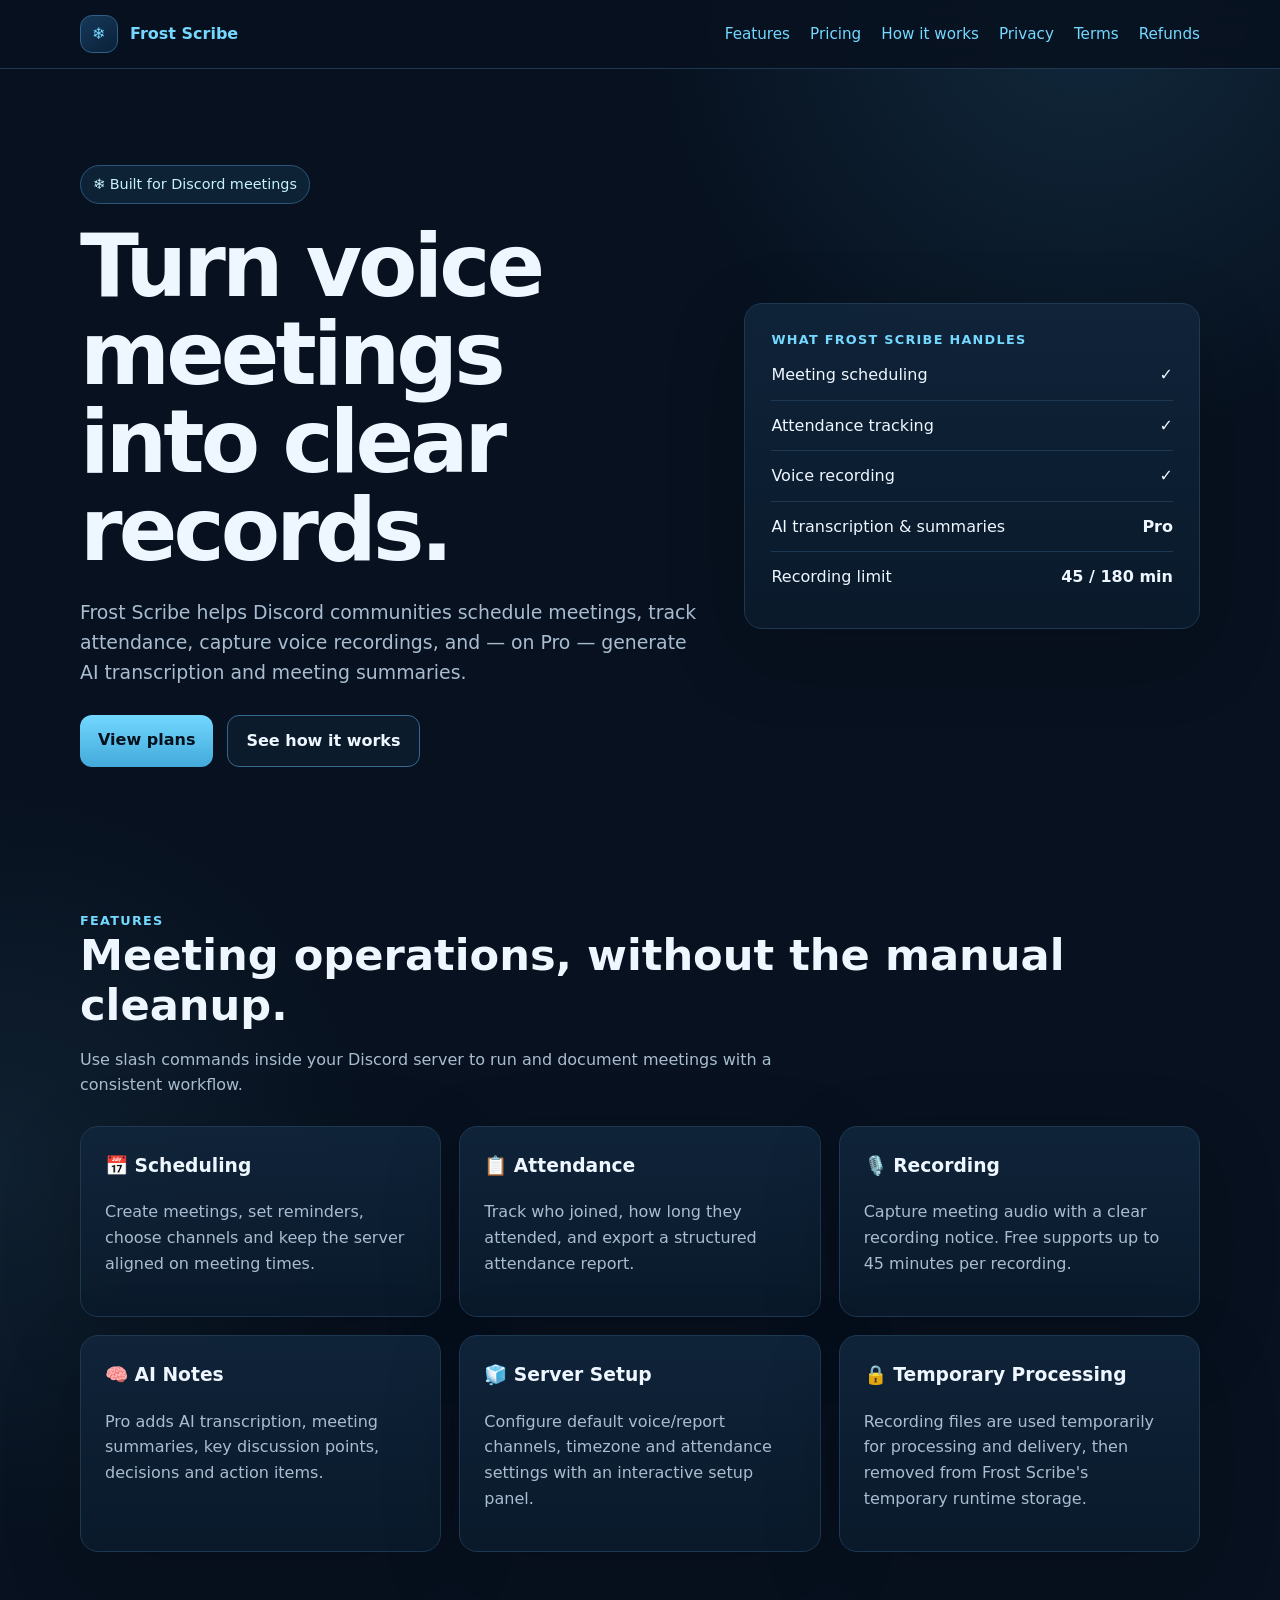
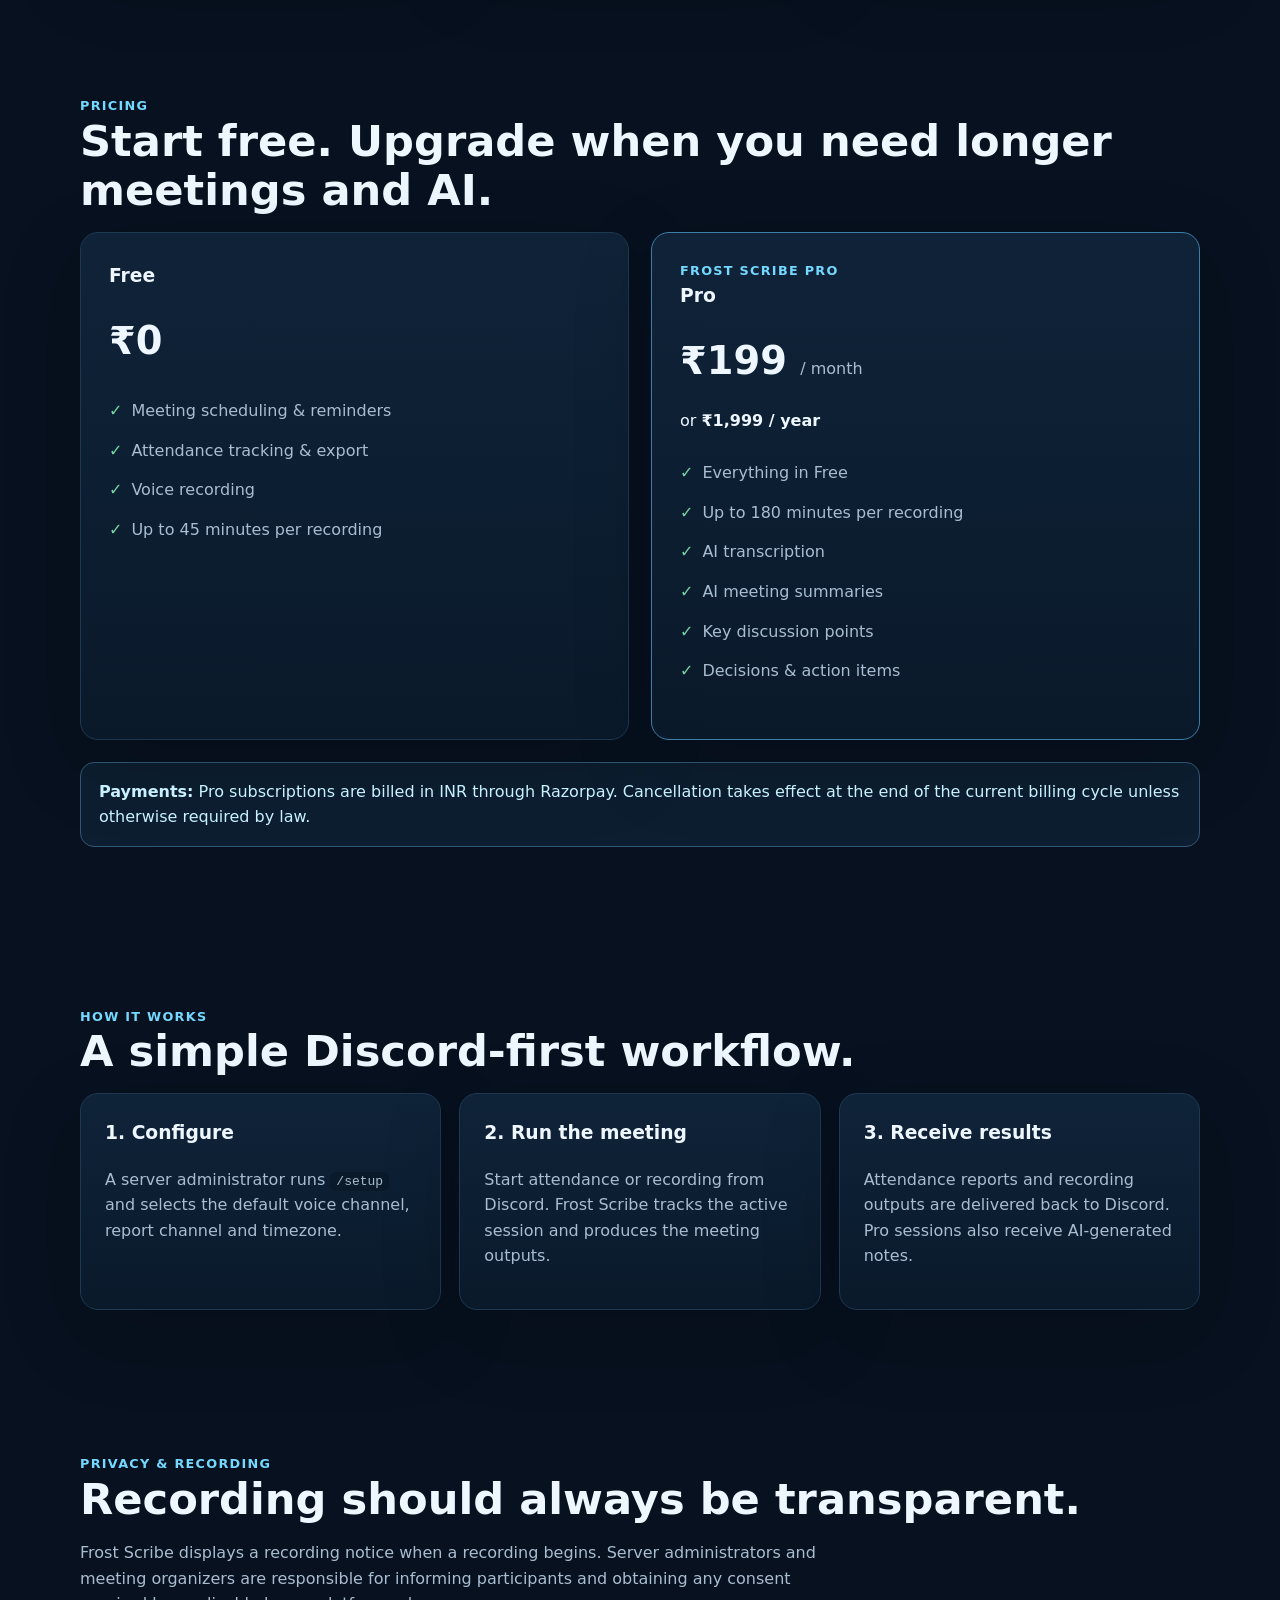
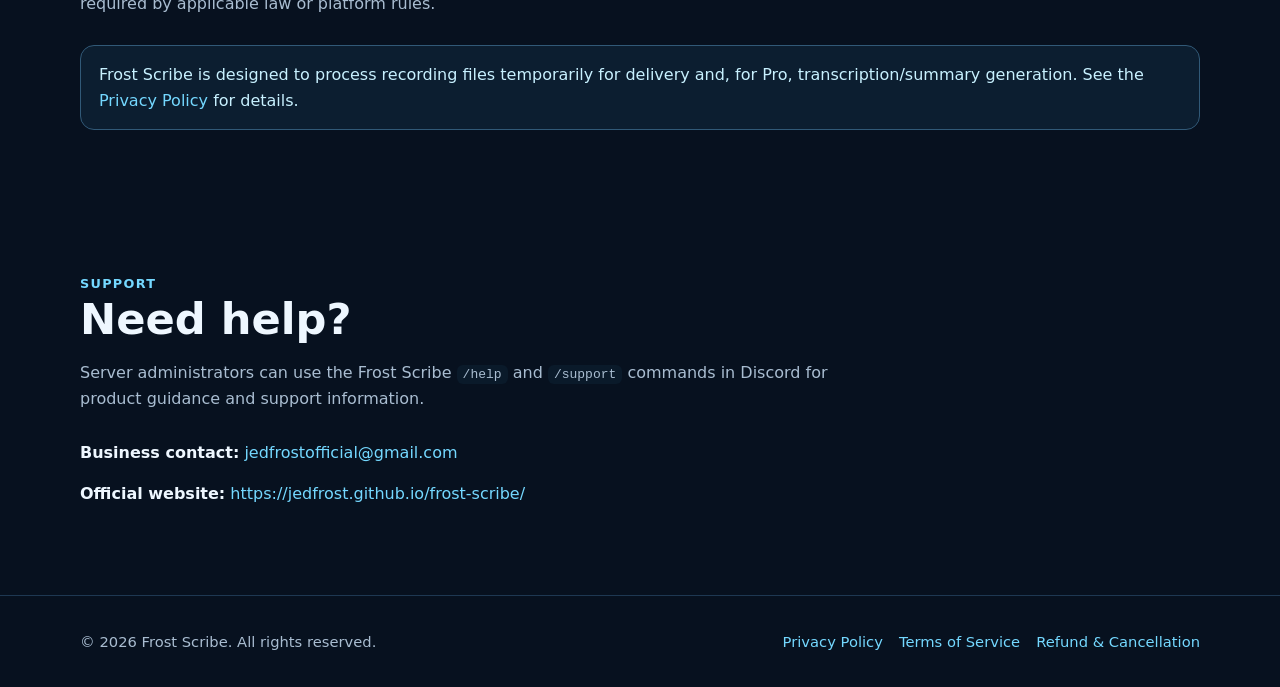
==== index.html @ 8b616e8e "Add files via upload" ====
<!doctype html><html lang="en"><head><meta charset="utf-8"><meta name="viewport" content="width=device-width,initial-scale=1"><title>Frost Scribe — Discord Meeting Recording, Attendance & AI Notes</title><meta name="description" content="Frost Scribe helps Discord communities schedule meetings, track attendance, record voice sessions, and create AI-powered meeting notes."><link rel="canonical" href="https://jedfrost.github.io/frost-scribe/"><link rel="stylesheet" href="style.css"></head><body>
<nav><div class="container nav-inner"><a class="brand" href="index.html"><span class="logo">❄️</span><span>Frost Scribe</span></a><div class="nav-links"><a href="#features">Features</a><a href="#pricing">Pricing</a><a href="#how">How it works</a><a href="privacy.html">Privacy</a><a href="terms.html">Terms</a><a href="refund.html">Refunds</a></div></div></nav>
<header class="hero"><div class="container hero-grid"><div><span class="badge">❄️ Built for Discord meetings</span><h1>Turn voice meetings into clear records.</h1><p class="lead">Frost Scribe helps Discord communities schedule meetings, track attendance, capture voice recordings, and — on Pro — generate AI transcription and meeting summaries.</p><div class="cta-row"><a class="btn primary" href="#pricing">View plans</a><a class="btn secondary" href="#how">See how it works</a></div></div>
<div class="hero-card"><div class="kicker">What Frost Scribe handles</div><div class="metric"><span>Meeting scheduling</span><strong>✓</strong></div><div class="metric"><span>Attendance tracking</span><strong>✓</strong></div><div class="metric"><span>Voice recording</span><strong>✓</strong></div><div class="metric"><span>AI transcription & summaries</span><strong>Pro</strong></div><div class="metric"><span>Recording limit</span><strong>45 / 180 min</strong></div></div></div></header>
<section id="features"><div class="container"><div class="kicker">Features</div><h2>Meeting operations, without the manual cleanup.</h2><p class="section-intro">Use slash commands inside your Discord server to run and document meetings with a consistent workflow.</p><div class="grid-3"><div class="card"><h3>📅 Scheduling</h3><p>Create meetings, set reminders, choose channels and keep the server aligned on meeting times.</p></div><div class="card"><h3>📋 Attendance</h3><p>Track who joined, how long they attended, and export a structured attendance report.</p></div><div class="card"><h3>🎙️ Recording</h3><p>Capture meeting audio with a clear recording notice. Free supports up to 45 minutes per recording.</p></div><div class="card"><h3>🧠 AI Notes</h3><p>Pro adds AI transcription, meeting summaries, key discussion points, decisions and action items.</p></div><div class="card"><h3>🧊 Server Setup</h3><p>Configure default voice/report channels, timezone and attendance settings with an interactive setup panel.</p></div><div class="card"><h3>🔒 Temporary Processing</h3><p>Recording files are used temporarily for processing and delivery, then removed from Frost Scribe's temporary runtime storage.</p></div></div></div></section>
<section id="pricing"><div class="container"><div class="kicker">Pricing</div><h2>Start free. Upgrade when you need longer meetings and AI.</h2><div class="pricing"><div class="price-card"><h3>Free</h3><div class="price">₹0</div><ul class="clean"><li>Meeting scheduling & reminders</li><li>Attendance tracking & export</li><li>Voice recording</li><li>Up to 45 minutes per recording</li></ul></div><div class="price-card pro"><div class="kicker">Frost Scribe Pro</div><h3>Pro</h3><div class="price">₹199 <small>/ month</small></div><p>or <strong>₹1,999 / year</strong></p><ul class="clean"><li>Everything in Free</li><li>Up to 180 minutes per recording</li><li>AI transcription</li><li>AI meeting summaries</li><li>Key discussion points</li><li>Decisions & action items</li></ul></div></div><p class="notice" style="margin-top:22px"><strong>Payments:</strong> Pro subscriptions are billed in INR through Razorpay. Cancellation takes effect at the end of the current billing cycle unless otherwise required by law.</p></div></section>
<section id="how"><div class="container"><div class="kicker">How it works</div><h2>A simple Discord-first workflow.</h2><div class="grid-3"><div class="card"><h3>1. Configure</h3><p>A server administrator runs <code>/setup</code> and selects the default voice channel, report channel and timezone.</p></div><div class="card"><h3>2. Run the meeting</h3><p>Start attendance or recording from Discord. Frost Scribe tracks the active session and produces the meeting outputs.</p></div><div class="card"><h3>3. Receive results</h3><p>Attendance reports and recording outputs are delivered back to Discord. Pro sessions also receive AI-generated notes.</p></div></div></div></section>
<section><div class="container"><div class="kicker">Privacy & recording</div><h2>Recording should always be transparent.</h2><p class="section-intro">Frost Scribe displays a recording notice when a recording begins. Server administrators and meeting organizers are responsible for informing participants and obtaining any consent required by applicable law or platform rules.</p><div class="notice">Frost Scribe is designed to process recording files temporarily for delivery and, for Pro, transcription/summary generation. See the <a href="privacy.html">Privacy Policy</a> for details.</div></div></section>
<section id="support"><div class="container"><div class="kicker">Support</div><h2>Need help?</h2><p class="section-intro">Server administrators can use the Frost Scribe <code>/help</code> and <code>/support</code> commands in Discord for product guidance and support information.</p><p><strong>Business contact:</strong> <a href="mailto:jedfrostofficial@gmail.com">jedfrostofficial@gmail.com</a></p><p><strong>Official website:</strong> <a href="https://jedfrost.github.io/frost-scribe/">https://jedfrost.github.io/frost-scribe/</a></p></div></section>
<footer><div class="container footer-grid"><div>© 2026 Frost Scribe. All rights reserved.</div><div class="footer-links"><a href="privacy.html">Privacy Policy</a><a href="terms.html">Terms of Service</a><a href="refund.html">Refund & Cancellation</a></div></div></footer></body></html>
---- style.css ----
:root{--bg:#07111f;--panel:#0d1b2d;--text:#eef7ff;--muted:#a9bdd1;--line:#1e3852;--ice:#74d8ff;--ice2:#c8f1ff;--success:#78d6a3}
*{box-sizing:border-box}html{scroll-behavior:smooth}body{margin:0;font-family:Inter,ui-sans-serif,system-ui,-apple-system,BlinkMacSystemFont,"Segoe UI",sans-serif;background:radial-gradient(circle at 85% 0%,rgba(79,184,232,.14),transparent 28rem),radial-gradient(circle at 0% 30%,rgba(116,216,255,.08),transparent 24rem),var(--bg);color:var(--text);line-height:1.6}
a{color:var(--ice);text-decoration:none}a:hover{text-decoration:underline}.container{width:min(1120px,92%);margin:auto}
nav{position:sticky;top:0;z-index:20;backdrop-filter:blur(12px);background:rgba(7,17,31,.86);border-bottom:1px solid var(--line)}
.nav-inner{display:flex;justify-content:space-between;align-items:center;min-height:68px;gap:24px}.brand{display:flex;align-items:center;gap:12px;font-weight:800}.logo{width:38px;height:38px;border-radius:12px;display:grid;place-items:center;background:linear-gradient(145deg,#16385a,#0a2138);border:1px solid #2f5f84}
.nav-links{display:flex;gap:20px;flex-wrap:wrap;font-size:.95rem}.hero{padding:96px 0 72px}.hero-grid{display:grid;grid-template-columns:1.15fr .85fr;gap:48px;align-items:center}
.badge{display:inline-flex;padding:7px 12px;border:1px solid #2a5679;border-radius:999px;color:var(--ice2);background:rgba(19,48,72,.55);font-size:.9rem}
h1{font-size:clamp(2.7rem,7vw,5.4rem);line-height:1.02;margin:18px 0 22px;letter-spacing:-.045em}h2{font-size:clamp(1.8rem,4vw,2.7rem);line-height:1.15;margin:0 0 16px}h3{margin-top:0}.lead{font-size:1.18rem;color:var(--muted);max-width:720px}
.cta-row{display:flex;gap:14px;flex-wrap:wrap;margin-top:28px}.btn{display:inline-block;padding:12px 18px;border-radius:12px;border:1px solid #35688d;font-weight:700}.btn.primary{background:linear-gradient(180deg,#72d8ff,#42a9da);color:#04111d;border:0}.btn.secondary{background:#0b1b2c;color:var(--text)}
.hero-card,.card,.price-card,.policy{background:linear-gradient(180deg,rgba(16,36,58,.94),rgba(10,26,43,.94));border:1px solid var(--line);border-radius:18px;box-shadow:0 24px 80px rgba(0,0,0,.18)}
.hero-card{padding:26px}.metric{display:flex;justify-content:space-between;padding:12px 0;border-bottom:1px solid var(--line)}.metric:last-child{border-bottom:0}
section{padding:72px 0}.section-intro{color:var(--muted);max-width:760px;margin-bottom:28px}.grid-3{display:grid;grid-template-columns:repeat(3,1fr);gap:18px}.card{padding:24px}.card p{color:var(--muted)}
.pricing{display:grid;grid-template-columns:1fr 1fr;gap:22px}.price-card{padding:28px}.price-card.pro{border-color:#3d7fa9}.price{font-size:2.4rem;font-weight:800;margin:8px 0}.price small{font-size:1rem;color:var(--muted);font-weight:500}
ul.clean{list-style:none;padding:0;margin:20px 0}ul.clean li{padding:7px 0;color:var(--muted)}ul.clean li:before{content:"✓";color:var(--success);font-weight:800;margin-right:9px}
.notice{padding:16px 18px;border-radius:14px;border:1px solid #315977;background:rgba(35,77,108,.22);color:var(--ice2)}.policy{padding:30px}.policy h3{margin-top:26px}.policy p,.policy li{color:#c6d4e2}
footer{border-top:1px solid var(--line);padding:34px 0;color:var(--muted);font-size:.92rem}.footer-grid{display:flex;justify-content:space-between;gap:24px;flex-wrap:wrap}.footer-links{display:flex;gap:16px;flex-wrap:wrap}.kicker{color:var(--ice);font-weight:700;text-transform:uppercase;letter-spacing:.1em;font-size:.8rem}
code{background:#0a1a2a;padding:2px 6px;border-radius:6px}@media(max-width:820px){.hero-grid,.pricing,.grid-3{grid-template-columns:1fr}.nav-links{display:none}.hero{padding-top:68px}}
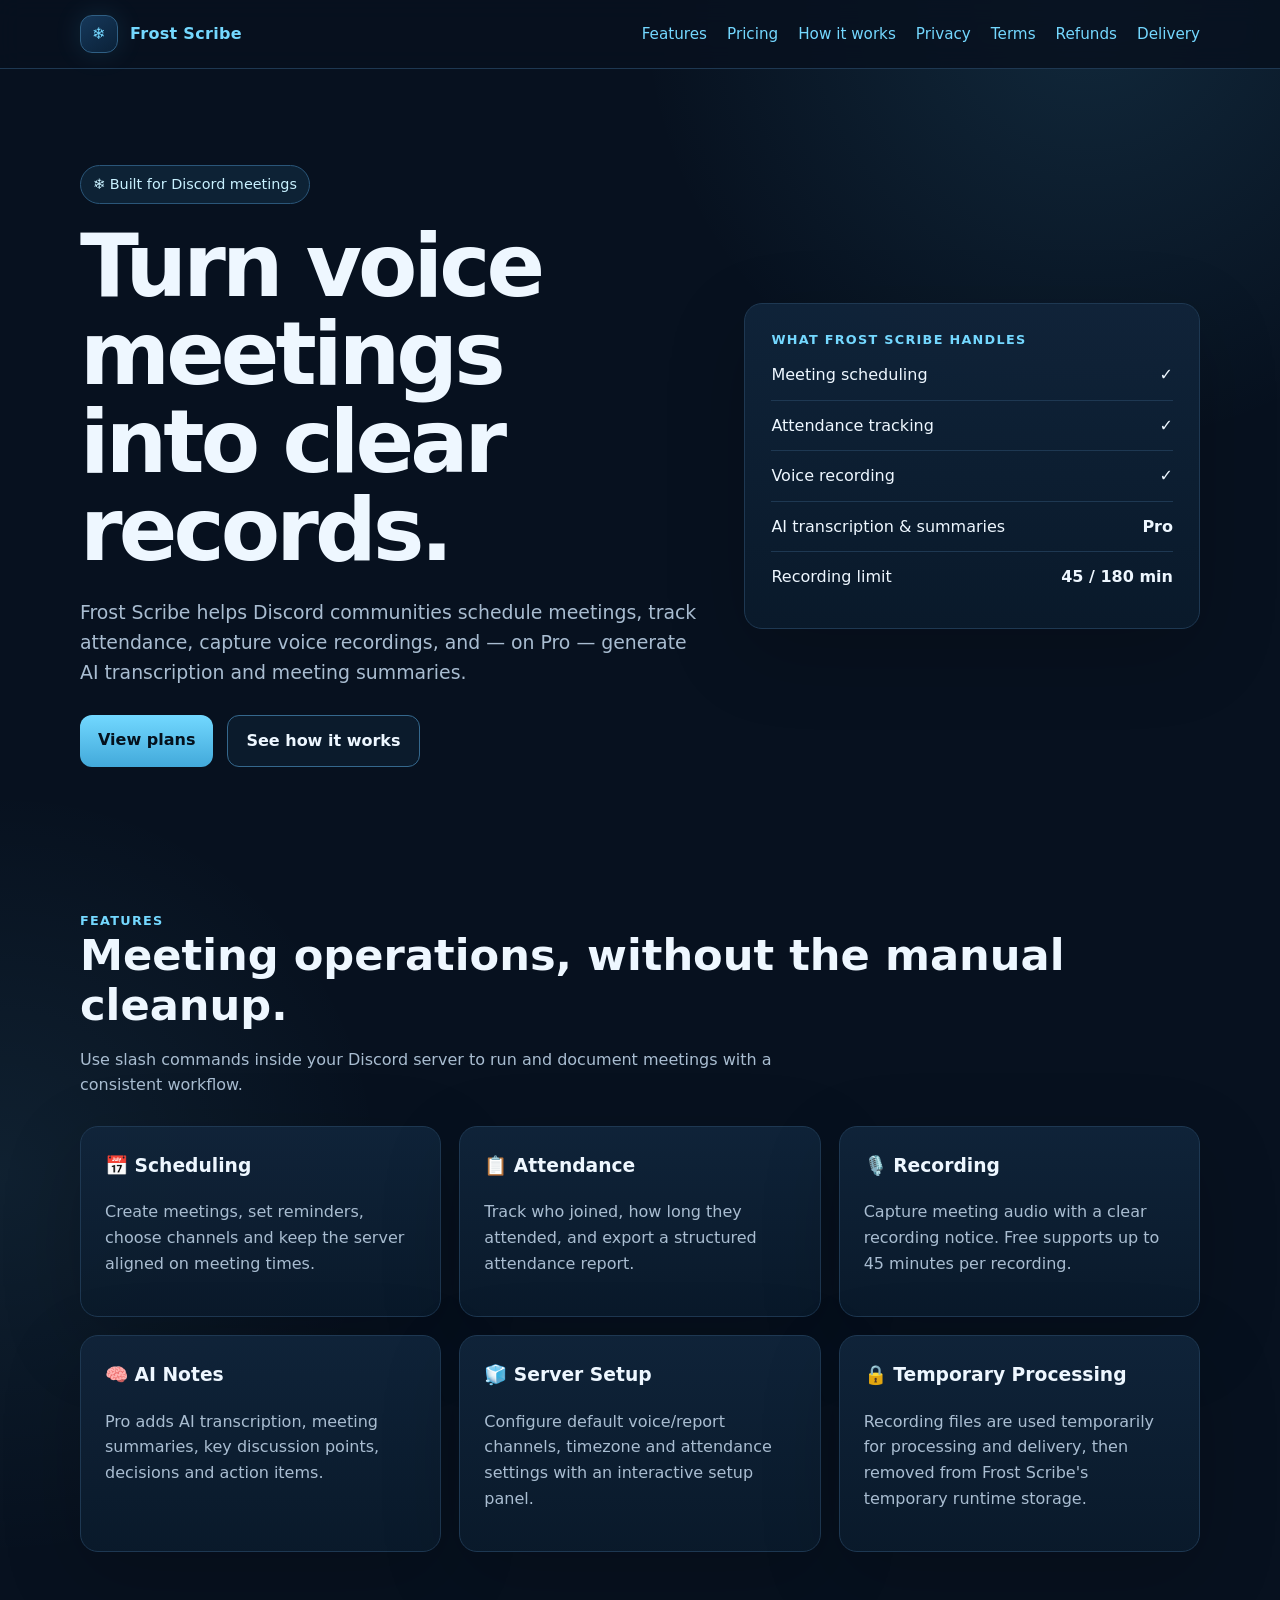
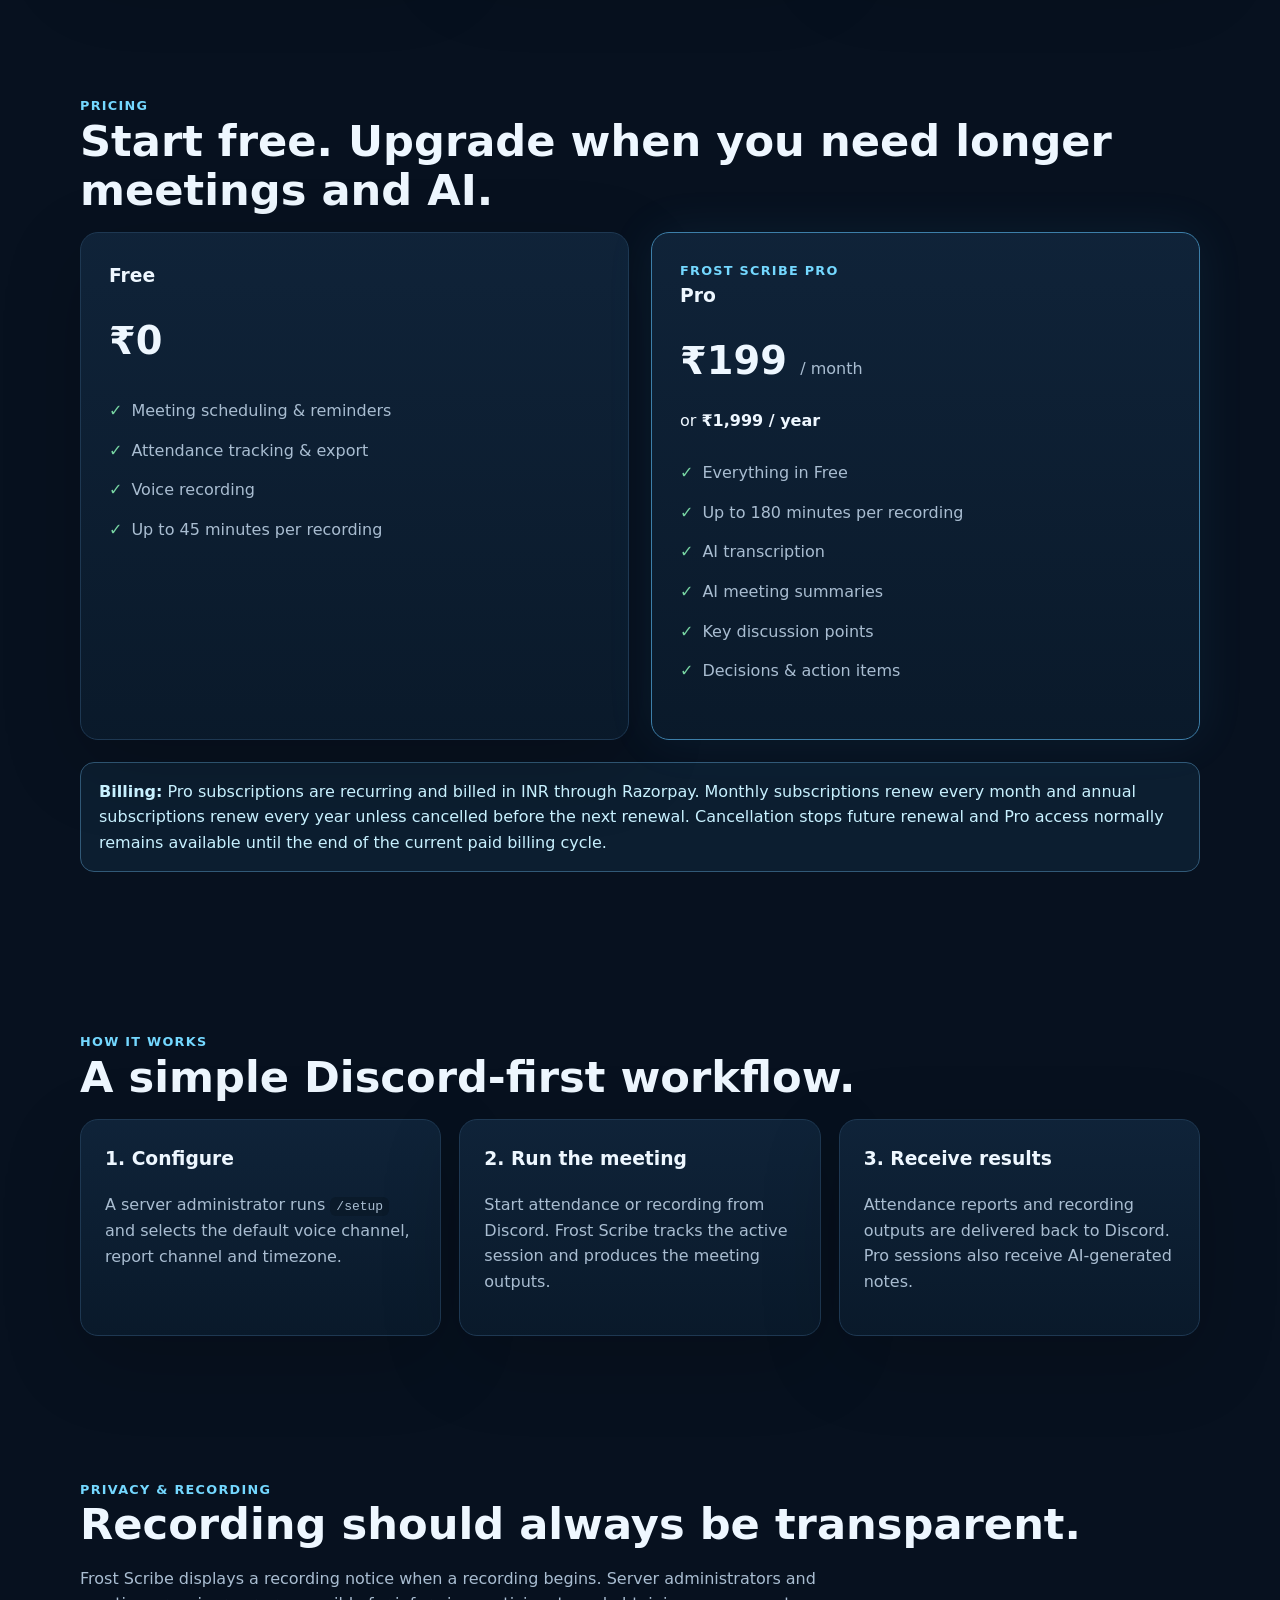
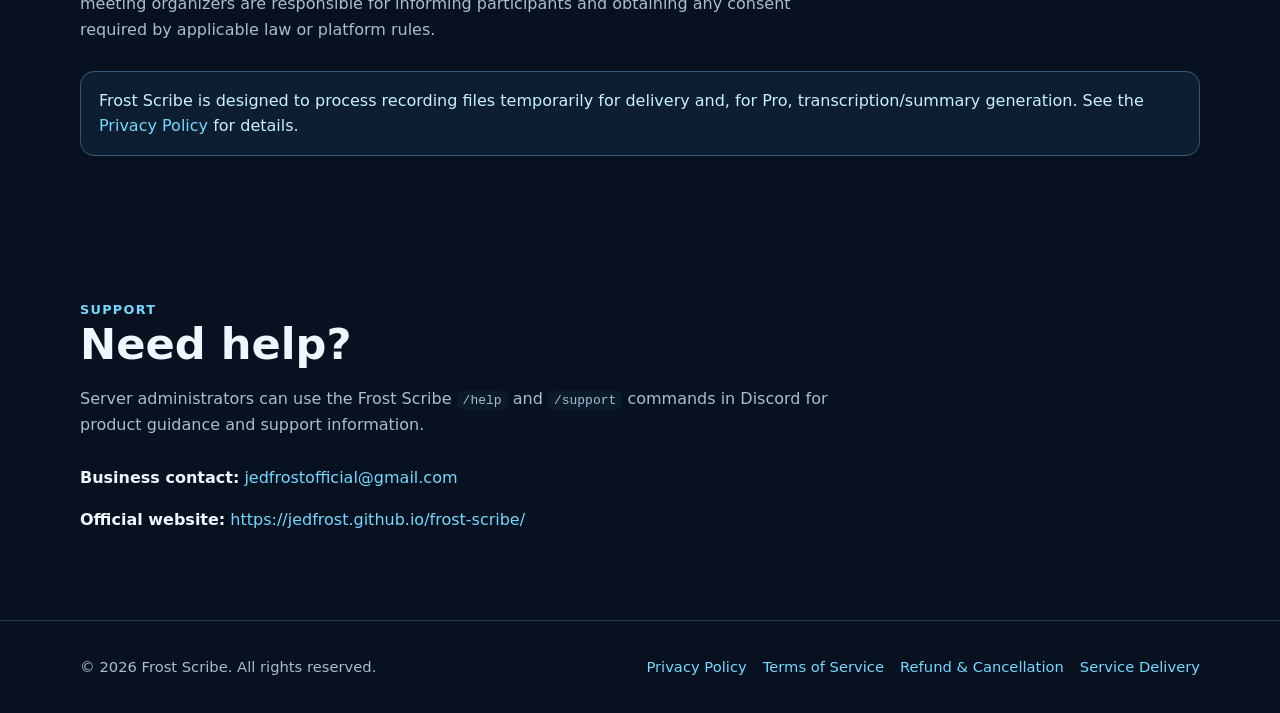
==== commit 17db032d: "Add files via upload" ====
--- a/index.html
+++ b/index.html
@@ -1,10 +1,59 @@
-<!doctype html><html lang="en"><head><meta charset="utf-8"><meta name="viewport" content="width=device-width,initial-scale=1"><title>Frost Scribe — Discord Meeting Recording, Attendance & AI Notes</title><meta name="description" content="Frost Scribe helps Discord communities schedule meetings, track attendance, record voice sessions, and create AI-powered meeting notes."><link rel="canonical" href="https://jedfrost.github.io/frost-scribe/"><link rel="stylesheet" href="style.css"></head><body>
-<nav><div class="container nav-inner"><a class="brand" href="index.html"><span class="logo">❄️</span><span>Frost Scribe</span></a><div class="nav-links"><a href="#features">Features</a><a href="#pricing">Pricing</a><a href="#how">How it works</a><a href="privacy.html">Privacy</a><a href="terms.html">Terms</a><a href="refund.html">Refunds</a></div></div></nav>
-<header class="hero"><div class="container hero-grid"><div><span class="badge">❄️ Built for Discord meetings</span><h1>Turn voice meetings into clear records.</h1><p class="lead">Frost Scribe helps Discord communities schedule meetings, track attendance, capture voice recordings, and — on Pro — generate AI transcription and meeting summaries.</p><div class="cta-row"><a class="btn primary" href="#pricing">View plans</a><a class="btn secondary" href="#how">See how it works</a></div></div>
-<div class="hero-card"><div class="kicker">What Frost Scribe handles</div><div class="metric"><span>Meeting scheduling</span><strong>✓</strong></div><div class="metric"><span>Attendance tracking</span><strong>✓</strong></div><div class="metric"><span>Voice recording</span><strong>✓</strong></div><div class="metric"><span>AI transcription & summaries</span><strong>Pro</strong></div><div class="metric"><span>Recording limit</span><strong>45 / 180 min</strong></div></div></div></header>
-<section id="features"><div class="container"><div class="kicker">Features</div><h2>Meeting operations, without the manual cleanup.</h2><p class="section-intro">Use slash commands inside your Discord server to run and document meetings with a consistent workflow.</p><div class="grid-3"><div class="card"><h3>📅 Scheduling</h3><p>Create meetings, set reminders, choose channels and keep the server aligned on meeting times.</p></div><div class="card"><h3>📋 Attendance</h3><p>Track who joined, how long they attended, and export a structured attendance report.</p></div><div class="card"><h3>🎙️ Recording</h3><p>Capture meeting audio with a clear recording notice. Free supports up to 45 minutes per recording.</p></div><div class="card"><h3>🧠 AI Notes</h3><p>Pro adds AI transcription, meeting summaries, key discussion points, decisions and action items.</p></div><div class="card"><h3>🧊 Server Setup</h3><p>Configure default voice/report channels, timezone and attendance settings with an interactive setup panel.</p></div><div class="card"><h3>🔒 Temporary Processing</h3><p>Recording files are used temporarily for processing and delivery, then removed from Frost Scribe's temporary runtime storage.</p></div></div></div></section>
-<section id="pricing"><div class="container"><div class="kicker">Pricing</div><h2>Start free. Upgrade when you need longer meetings and AI.</h2><div class="pricing"><div class="price-card"><h3>Free</h3><div class="price">₹0</div><ul class="clean"><li>Meeting scheduling & reminders</li><li>Attendance tracking & export</li><li>Voice recording</li><li>Up to 45 minutes per recording</li></ul></div><div class="price-card pro"><div class="kicker">Frost Scribe Pro</div><h3>Pro</h3><div class="price">₹199 <small>/ month</small></div><p>or <strong>₹1,999 / year</strong></p><ul class="clean"><li>Everything in Free</li><li>Up to 180 minutes per recording</li><li>AI transcription</li><li>AI meeting summaries</li><li>Key discussion points</li><li>Decisions & action items</li></ul></div></div><p class="notice" style="margin-top:22px"><strong>Payments:</strong> Pro subscriptions are billed in INR through Razorpay. Cancellation takes effect at the end of the current billing cycle unless otherwise required by law.</p></div></section>
-<section id="how"><div class="container"><div class="kicker">How it works</div><h2>A simple Discord-first workflow.</h2><div class="grid-3"><div class="card"><h3>1. Configure</h3><p>A server administrator runs <code>/setup</code> and selects the default voice channel, report channel and timezone.</p></div><div class="card"><h3>2. Run the meeting</h3><p>Start attendance or recording from Discord. Frost Scribe tracks the active session and produces the meeting outputs.</p></div><div class="card"><h3>3. Receive results</h3><p>Attendance reports and recording outputs are delivered back to Discord. Pro sessions also receive AI-generated notes.</p></div></div></div></section>
-<section><div class="container"><div class="kicker">Privacy & recording</div><h2>Recording should always be transparent.</h2><p class="section-intro">Frost Scribe displays a recording notice when a recording begins. Server administrators and meeting organizers are responsible for informing participants and obtaining any consent required by applicable law or platform rules.</p><div class="notice">Frost Scribe is designed to process recording files temporarily for delivery and, for Pro, transcription/summary generation. See the <a href="privacy.html">Privacy Policy</a> for details.</div></div></section>
-<section id="support"><div class="container"><div class="kicker">Support</div><h2>Need help?</h2><p class="section-intro">Server administrators can use the Frost Scribe <code>/help</code> and <code>/support</code> commands in Discord for product guidance and support information.</p><p><strong>Business contact:</strong> <a href="mailto:jedfrostofficial@gmail.com">jedfrostofficial@gmail.com</a></p><p><strong>Official website:</strong> <a href="https://jedfrost.github.io/frost-scribe/">https://jedfrost.github.io/frost-scribe/</a></p></div></section>
-<footer><div class="container footer-grid"><div>© 2026 Frost Scribe. All rights reserved.</div><div class="footer-links"><a href="privacy.html">Privacy Policy</a><a href="terms.html">Terms of Service</a><a href="refund.html">Refund & Cancellation</a></div></div></footer></body></html>+<!doctype html><html lang="en"><head>
+<meta charset="utf-8"><meta name="viewport" content="width=device-width,initial-scale=1">
+<title>Frost Scribe — Discord Meeting Recording, Attendance & AI Notes</title>
+<meta name="description" content="Frost Scribe helps Discord communities schedule meetings, track attendance, record voice sessions, and create AI-powered meeting notes.">
+<link rel="canonical" href="https://jedfrost.github.io/frost-scribe/"><link rel="stylesheet" href="style.css">
+</head><body>
+<nav><div class="container nav-inner">
+<a class="brand" href="index.html"><span class="logo">❄️</span><span>Frost Scribe</span></a>
+<div class="nav-links"><a href="#features">Features</a><a href="#pricing">Pricing</a><a href="#how">How it works</a><a href="privacy.html">Privacy</a><a href="terms.html">Terms</a><a href="refund.html">Refunds</a><a href="delivery.html">Delivery</a></div>
+</div></nav>
+
+<header class="hero"><div class="container hero-grid">
+<div><span class="badge">❄️ Built for Discord meetings</span><h1>Turn voice meetings into clear records.</h1>
+<p class="lead">Frost Scribe helps Discord communities schedule meetings, track attendance, capture voice recordings, and — on Pro — generate AI transcription and meeting summaries.</p>
+<div class="cta-row"><a class="btn primary" href="#pricing">View plans</a><a class="btn secondary" href="#how">See how it works</a></div></div>
+<div class="hero-card"><div class="kicker">What Frost Scribe handles</div>
+<div class="metric"><span>Meeting scheduling</span><strong>✓</strong></div><div class="metric"><span>Attendance tracking</span><strong>✓</strong></div>
+<div class="metric"><span>Voice recording</span><strong>✓</strong></div><div class="metric"><span>AI transcription & summaries</span><strong>Pro</strong></div>
+<div class="metric"><span>Recording limit</span><strong>45 / 180 min</strong></div></div></div></header>
+
+<section id="features"><div class="container"><div class="kicker">Features</div><h2>Meeting operations, without the manual cleanup.</h2>
+<p class="section-intro">Use slash commands inside your Discord server to run and document meetings with a consistent workflow.</p>
+<div class="grid-3">
+<div class="card"><h3>📅 Scheduling</h3><p>Create meetings, set reminders, choose channels and keep the server aligned on meeting times.</p></div>
+<div class="card"><h3>📋 Attendance</h3><p>Track who joined, how long they attended, and export a structured attendance report.</p></div>
+<div class="card"><h3>🎙️ Recording</h3><p>Capture meeting audio with a clear recording notice. Free supports up to 45 minutes per recording.</p></div>
+<div class="card"><h3>🧠 AI Notes</h3><p>Pro adds AI transcription, meeting summaries, key discussion points, decisions and action items.</p></div>
+<div class="card"><h3>🧊 Server Setup</h3><p>Configure default voice/report channels, timezone and attendance settings with an interactive setup panel.</p></div>
+<div class="card"><h3>🔒 Temporary Processing</h3><p>Recording files are used temporarily for processing and delivery, then removed from Frost Scribe's temporary runtime storage.</p></div>
+</div></div></section>
+
+<section id="pricing"><div class="container"><div class="kicker">Pricing</div><h2>Start free. Upgrade when you need longer meetings and AI.</h2>
+<div class="pricing">
+<div class="price-card"><h3>Free</h3><div class="price">₹0</div><ul class="clean"><li>Meeting scheduling & reminders</li><li>Attendance tracking & export</li><li>Voice recording</li><li>Up to 45 minutes per recording</li></ul></div>
+<div class="price-card pro"><div class="kicker">Frost Scribe Pro</div><h3>Pro</h3><div class="price">₹199 <small>/ month</small></div><p>or <strong>₹1,999 / year</strong></p>
+<ul class="clean"><li>Everything in Free</li><li>Up to 180 minutes per recording</li><li>AI transcription</li><li>AI meeting summaries</li><li>Key discussion points</li><li>Decisions & action items</li></ul></div>
+</div>
+<p class="notice" style="margin-top:22px"><strong>Billing:</strong> Pro subscriptions are recurring and billed in INR through Razorpay. Monthly subscriptions renew every month and annual subscriptions renew every year unless cancelled before the next renewal. Cancellation stops future renewal and Pro access normally remains available until the end of the current paid billing cycle.</p>
+</div></section>
+
+<section id="how"><div class="container"><div class="kicker">How it works</div><h2>A simple Discord-first workflow.</h2>
+<div class="grid-3">
+<div class="card"><h3>1. Configure</h3><p>A server administrator runs <code>/setup</code> and selects the default voice channel, report channel and timezone.</p></div>
+<div class="card"><h3>2. Run the meeting</h3><p>Start attendance or recording from Discord. Frost Scribe tracks the active session and produces the meeting outputs.</p></div>
+<div class="card"><h3>3. Receive results</h3><p>Attendance reports and recording outputs are delivered back to Discord. Pro sessions also receive AI-generated notes.</p></div>
+</div></div></section>
+
+<section><div class="container"><div class="kicker">Privacy & recording</div><h2>Recording should always be transparent.</h2>
+<p class="section-intro">Frost Scribe displays a recording notice when a recording begins. Server administrators and meeting organizers are responsible for informing participants and obtaining any consent required by applicable law or platform rules.</p>
+<div class="notice">Frost Scribe is designed to process recording files temporarily for delivery and, for Pro, transcription/summary generation. See the <a href="privacy.html">Privacy Policy</a> for details.</div></div></section>
+
+<section id="support"><div class="container"><div class="kicker">Support</div><h2>Need help?</h2>
+<p class="section-intro">Server administrators can use the Frost Scribe <code>/help</code> and <code>/support</code> commands in Discord for product guidance and support information.</p>
+<p><strong>Business contact:</strong> <a href="mailto:jedfrostofficial@gmail.com">jedfrostofficial@gmail.com</a></p>
+<p><strong>Official website:</strong> <a href="https://jedfrost.github.io/frost-scribe/">https://jedfrost.github.io/frost-scribe/</a></p></div></section>
+<footer><div class="container footer-grid">
+<div>© 2026 Frost Scribe. All rights reserved.</div>
+<div class="footer-links"><a href="privacy.html">Privacy Policy</a><a href="terms.html">Terms of Service</a><a href="refund.html">Refund & Cancellation</a><a href="delivery.html">Service Delivery</a></div>
+</div></footer></body></html>
--- a/style.css
+++ b/style.css
@@ -1,18 +1,41 @@
-
-:root{--bg:#07111f;--panel:#0d1b2d;--text:#eef7ff;--muted:#a9bdd1;--line:#1e3852;--ice:#74d8ff;--ice2:#c8f1ff;--success:#78d6a3}
-*{box-sizing:border-box}html{scroll-behavior:smooth}body{margin:0;font-family:Inter,ui-sans-serif,system-ui,-apple-system,BlinkMacSystemFont,"Segoe UI",sans-serif;background:radial-gradient(circle at 85% 0%,rgba(79,184,232,.14),transparent 28rem),radial-gradient(circle at 0% 30%,rgba(116,216,255,.08),transparent 24rem),var(--bg);color:var(--text);line-height:1.6}
-a{color:var(--ice);text-decoration:none}a:hover{text-decoration:underline}.container{width:min(1120px,92%);margin:auto}
+:root{
+  --bg:#07111f;--panel:#0d1b2d;--panel2:#10243a;--text:#eef7ff;--muted:#a9bdd1;
+  --line:#1e3852;--ice:#74d8ff;--ice2:#c8f1ff;--accent:#4fb8e8;--success:#78d6a3
+}
+*{box-sizing:border-box}html{scroll-behavior:smooth}
+body{
+  margin:0;font-family:Inter,ui-sans-serif,system-ui,-apple-system,BlinkMacSystemFont,"Segoe UI",sans-serif;
+  background:radial-gradient(circle at 85% 0%,rgba(79,184,232,.14),transparent 28rem),
+             radial-gradient(circle at 0% 30%,rgba(116,216,255,.08),transparent 24rem),var(--bg);
+  color:var(--text);line-height:1.6
+}
+a{color:var(--ice);text-decoration:none}a:hover{text-decoration:underline}
+.container{width:min(1120px,92%);margin:auto}
 nav{position:sticky;top:0;z-index:20;backdrop-filter:blur(12px);background:rgba(7,17,31,.86);border-bottom:1px solid var(--line)}
-.nav-inner{display:flex;justify-content:space-between;align-items:center;min-height:68px;gap:24px}.brand{display:flex;align-items:center;gap:12px;font-weight:800}.logo{width:38px;height:38px;border-radius:12px;display:grid;place-items:center;background:linear-gradient(145deg,#16385a,#0a2138);border:1px solid #2f5f84}
-.nav-links{display:flex;gap:20px;flex-wrap:wrap;font-size:.95rem}.hero{padding:96px 0 72px}.hero-grid{display:grid;grid-template-columns:1.15fr .85fr;gap:48px;align-items:center}
-.badge{display:inline-flex;padding:7px 12px;border:1px solid #2a5679;border-radius:999px;color:var(--ice2);background:rgba(19,48,72,.55);font-size:.9rem}
-h1{font-size:clamp(2.7rem,7vw,5.4rem);line-height:1.02;margin:18px 0 22px;letter-spacing:-.045em}h2{font-size:clamp(1.8rem,4vw,2.7rem);line-height:1.15;margin:0 0 16px}h3{margin-top:0}.lead{font-size:1.18rem;color:var(--muted);max-width:720px}
-.cta-row{display:flex;gap:14px;flex-wrap:wrap;margin-top:28px}.btn{display:inline-block;padding:12px 18px;border-radius:12px;border:1px solid #35688d;font-weight:700}.btn.primary{background:linear-gradient(180deg,#72d8ff,#42a9da);color:#04111d;border:0}.btn.secondary{background:#0b1b2c;color:var(--text)}
+.nav-inner{display:flex;justify-content:space-between;align-items:center;min-height:68px;gap:24px}
+.brand{display:flex;align-items:center;gap:12px;font-weight:800;letter-spacing:.3px}
+.logo{width:38px;height:38px;border-radius:12px;display:grid;place-items:center;background:linear-gradient(145deg,#16385a,#0a2138);border:1px solid #2f5f84;box-shadow:0 0 28px rgba(116,216,255,.12)}
+.nav-links{display:flex;gap:20px;flex-wrap:wrap;font-size:.95rem}
+.hero{padding:96px 0 72px}.hero-grid{display:grid;grid-template-columns:1.15fr .85fr;gap:48px;align-items:center}
+.badge{display:inline-flex;align-items:center;gap:8px;padding:7px 12px;border:1px solid #2a5679;border-radius:999px;color:var(--ice2);background:rgba(19,48,72,.55);font-size:.9rem}
+h1{font-size:clamp(2.7rem,7vw,5.4rem);line-height:1.02;margin:18px 0 22px;letter-spacing:-.045em}
+h2{font-size:clamp(1.8rem,4vw,2.7rem);line-height:1.15;margin:0 0 16px}
+h3{margin-top:0}.lead{font-size:1.18rem;color:var(--muted);max-width:720px}
+.cta-row{display:flex;gap:14px;flex-wrap:wrap;margin-top:28px}
+.btn{display:inline-block;padding:12px 18px;border-radius:12px;border:1px solid #35688d;font-weight:700}
+.btn.primary{background:linear-gradient(180deg,#72d8ff,#42a9da);color:#04111d;border:0}
+.btn.secondary{background:#0b1b2c;color:var(--text)}
 .hero-card,.card,.price-card,.policy{background:linear-gradient(180deg,rgba(16,36,58,.94),rgba(10,26,43,.94));border:1px solid var(--line);border-radius:18px;box-shadow:0 24px 80px rgba(0,0,0,.18)}
 .hero-card{padding:26px}.metric{display:flex;justify-content:space-between;padding:12px 0;border-bottom:1px solid var(--line)}.metric:last-child{border-bottom:0}
-section{padding:72px 0}.section-intro{color:var(--muted);max-width:760px;margin-bottom:28px}.grid-3{display:grid;grid-template-columns:repeat(3,1fr);gap:18px}.card{padding:24px}.card p{color:var(--muted)}
-.pricing{display:grid;grid-template-columns:1fr 1fr;gap:22px}.price-card{padding:28px}.price-card.pro{border-color:#3d7fa9}.price{font-size:2.4rem;font-weight:800;margin:8px 0}.price small{font-size:1rem;color:var(--muted);font-weight:500}
+section{padding:72px 0}.section-intro{color:var(--muted);max-width:760px;margin-bottom:28px}
+.grid-3{display:grid;grid-template-columns:repeat(3,1fr);gap:18px}.card{padding:24px}.card p{color:var(--muted)}
+.pricing{display:grid;grid-template-columns:1fr 1fr;gap:22px}.price-card{padding:28px}.price-card.pro{border-color:#3d7fa9;box-shadow:0 0 50px rgba(79,184,232,.08)}
+.price{font-size:2.4rem;font-weight:800;margin:8px 0}.price small{font-size:1rem;color:var(--muted);font-weight:500}
 ul.clean{list-style:none;padding:0;margin:20px 0}ul.clean li{padding:7px 0;color:var(--muted)}ul.clean li:before{content:"✓";color:var(--success);font-weight:800;margin-right:9px}
-.notice{padding:16px 18px;border-radius:14px;border:1px solid #315977;background:rgba(35,77,108,.22);color:var(--ice2)}.policy{padding:30px}.policy h3{margin-top:26px}.policy p,.policy li{color:#c6d4e2}
-footer{border-top:1px solid var(--line);padding:34px 0;color:var(--muted);font-size:.92rem}.footer-grid{display:flex;justify-content:space-between;gap:24px;flex-wrap:wrap}.footer-links{display:flex;gap:16px;flex-wrap:wrap}.kicker{color:var(--ice);font-weight:700;text-transform:uppercase;letter-spacing:.1em;font-size:.8rem}
-code{background:#0a1a2a;padding:2px 6px;border-radius:6px}@media(max-width:820px){.hero-grid,.pricing,.grid-3{grid-template-columns:1fr}.nav-links{display:none}.hero{padding-top:68px}}
+.notice{padding:16px 18px;border-radius:14px;border:1px solid #315977;background:rgba(35,77,108,.22);color:var(--ice2)}
+.policy{padding:30px}.policy h3{margin-top:26px}.policy p,.policy li{color:#c6d4e2}
+footer{border-top:1px solid var(--line);padding:34px 0;color:var(--muted);font-size:.92rem}
+.footer-grid{display:flex;justify-content:space-between;gap:24px;flex-wrap:wrap}.footer-links{display:flex;gap:16px;flex-wrap:wrap}
+.kicker{color:var(--ice);font-weight:700;text-transform:uppercase;letter-spacing:.1em;font-size:.8rem}
+code{background:#0a1a2a;padding:2px 6px;border-radius:6px}
+@media(max-width:820px){.hero-grid,.pricing,.grid-3{grid-template-columns:1fr}.nav-links{display:none}.hero{padding-top:68px}}
